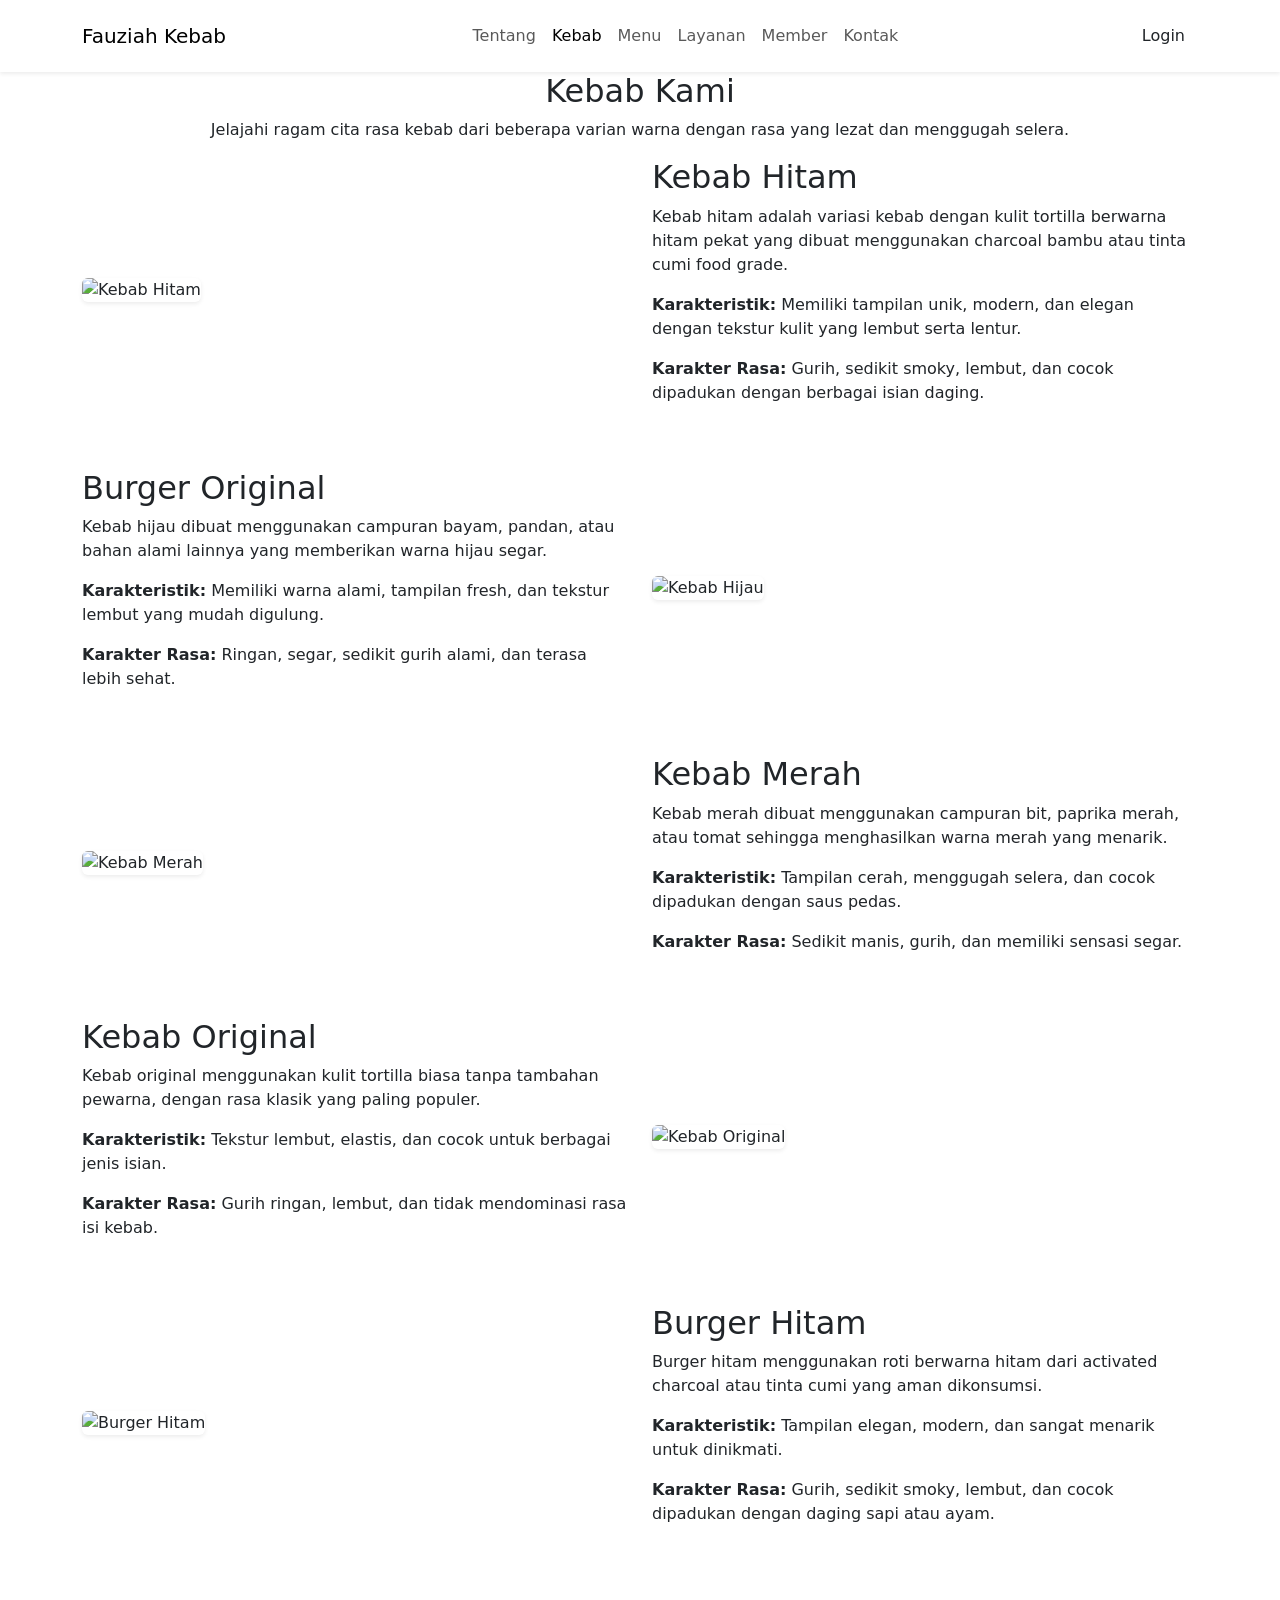
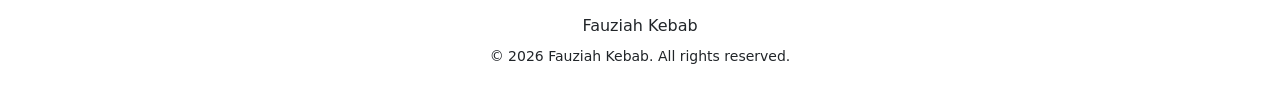
==== kebab.html @ f2f139de "Add files via upload" ====
<!DOCTYPE html>
<html lang="id">

<head>
  <meta charset="UTF-8" />
  <meta name="viewport" content="width=device-width, initial-scale=1.0" />

  <title>Kebab Kami - Fauziah Kebab</title>

  <link href="https://cdn.jsdelivr.net/npm/bootstrap@5.3.3/dist/css/bootstrap.min.css"
    rel="stylesheet" />

  <link href="https://fonts.googleapis.com/css2?family=Poppins:wght@400;500;600&display=swap"
    rel="stylesheet" />

  <link rel="stylesheet" href="css/style.css" />
</head>

<body>

  <!-- Navbar -->
  <nav class="navbar navbar-expand-lg shadow-sm py-3 custom-navbar">

    <div class="container">

      <a class="navbar-brand logo-text" href="#">
        Fauziah Kebab
      </a>

      <button class="navbar-toggler"
        type="button"
        data-bs-toggle="collapse"
        data-bs-target="#navbarNav">

        <span class="navbar-toggler-icon"></span>

      </button>

      <div class="collapse navbar-collapse justify-content-center"
        id="navbarNav">

        <ul class="navbar-nav">

          <li class="nav-item">
            <a class="nav-link" href="index.html">Tentang</a>
          </li>

          <li class="nav-item">
            <a class="nav-link active" href="kebab.html">Kebab</a>
          </li>

          <li class="nav-item">
            <a class="nav-link" href="menu.html">Menu</a>
          </li>

          <li class="nav-item">
            <a class="nav-link" href="layanan.html">Layanan</a>
          </li>

          <li class="nav-item">
            <a class="nav-link" href="member.html">Member</a>
          </li>

          <li class="nav-item">
            <a class="nav-link" href="kontak.html">Kontak</a>
          </li>

        </ul>

      </div>

      <div class="d-none d-lg-block">

        <a href="login.html" class="btn btn-login">
          Login
        </a>

      </div>

    </div>

  </nav>

  <!-- Hero -->
  <section class="kebab-parallax text-center">

    <div class="kebab-overlay">

      <div class="container">

        <h2 class="kebab-title">
          Kebab Kami
        </h2>

        <p class="kebab-subtitle">
          Jelajahi ragam cita rasa kebab dari beberapa varian warna
          dengan rasa yang lezat dan menggugah selera.
        </p>

      </div>

    </div>

  </section>

  <!-- Content -->
  <section class="section-padding">

    <div class="container">

      <!-- Kebab Hitam -->
      <div class="row mb-5 align-items-center">

        <div class="col-md-6">

          <img src="images/kebab hitamm.png"
            alt="Kebab Hitam"
            class="img-fluid rounded shadow-sm kebab-img" />

        </div>

        <div class="col-md-6">

          <h2>Kebab Hitam</h2>

          <p>
            Kebab hitam adalah variasi kebab dengan kulit tortilla
            berwarna hitam pekat yang dibuat menggunakan charcoal bambu
            atau tinta cumi food grade.
          </p>

          <p>
            <strong>Karakteristik:</strong>
            Memiliki tampilan unik, modern, dan elegan
            dengan tekstur kulit yang lembut serta lentur.
          </p>

          <p>
            <strong>Karakter Rasa:</strong>
            Gurih, sedikit smoky, lembut,
            dan cocok dipadukan dengan berbagai isian daging.
          </p>

        </div>

      </div>

      <!-- Kebab Hijau -->
      <div class="row mb-5 align-items-center flex-md-row-reverse">

        <div class="col-md-6">

          <img src="images/burger ori.png"
            alt="Kebab Hijau"
            class="img-fluid rounded shadow-sm kebab-img" />

        </div>

        <div class="col-md-6">

          <h2>Burger Original</h2>

          <p>
            Kebab hijau dibuat menggunakan campuran bayam,
            pandan, atau bahan alami lainnya
            yang memberikan warna hijau segar.
          </p>

          <p>
            <strong>Karakteristik:</strong>
            Memiliki warna alami, tampilan fresh,
            dan tekstur lembut yang mudah digulung.
          </p>

          <p>
            <strong>Karakter Rasa:</strong>
            Ringan, segar, sedikit gurih alami,
            dan terasa lebih sehat.
          </p>

        </div>

      </div>

      <!-- Kebab Merah -->
      <div class="row mb-5 align-items-center">

        <div class="col-md-6">

          <img src="images/merah.png"
            alt="Kebab Merah"
            class="img-fluid rounded shadow-sm kebab-img" />

        </div>

        <div class="col-md-6">

          <h2>Kebab Merah</h2>

          <p>
            Kebab merah dibuat menggunakan campuran bit,
            paprika merah, atau tomat sehingga menghasilkan
            warna merah yang menarik.
          </p>

          <p>
            <strong>Karakteristik:</strong>
            Tampilan cerah, menggugah selera,
            dan cocok dipadukan dengan saus pedas.
          </p>

          <p>
            <strong>Karakter Rasa:</strong>
            Sedikit manis, gurih,
            dan memiliki sensasi segar.
          </p>

        </div>

      </div>

      <!-- Kebab Original -->
      <div class="row mb-5 align-items-center flex-md-row-reverse">

        <div class="col-md-6">

          <img src="images/kebab orii.png"
            alt="Kebab Original"
            class="img-fluid rounded shadow-sm kebab-img" />

        </div>

        <div class="col-md-6">

          <h2>Kebab Original</h2>

          <p>
            Kebab original menggunakan kulit tortilla biasa
            tanpa tambahan pewarna,
            dengan rasa klasik yang paling populer.
          </p>

          <p>
            <strong>Karakteristik:</strong>
            Tekstur lembut, elastis,
            dan cocok untuk berbagai jenis isian.
          </p>

          <p>
            <strong>Karakter Rasa:</strong>
            Gurih ringan, lembut,
            dan tidak mendominasi rasa isi kebab.
          </p>

        </div>

      </div>

      <!-- Burger Hitam -->
      <div class="row mb-5 align-items-center">

        <div class="col-md-6">

          <img src="images/burger hitam.png"
            alt="Burger Hitam"
            class="img-fluid rounded shadow-sm kebab-img" />

        </div>

        <div class="col-md-6">

          <h2>Burger Hitam</h2>

          <p>
            Burger hitam menggunakan roti berwarna hitam
            dari activated charcoal atau tinta cumi
            yang aman dikonsumsi.
          </p>

          <p>
            <strong>Karakteristik:</strong>
            Tampilan elegan, modern,
            dan sangat menarik untuk dinikmati.
          </p>

          <p>
            <strong>Karakter Rasa:</strong>
            Gurih, sedikit smoky,
            lembut, dan cocok dipadukan dengan daging sapi atau ayam.
          </p>

        </div>

      </div>

    </div>

  </section>

  <!-- Footer -->
  <footer class="text-center py-4 footer">

    <div class="logo-text">
      Fauziah Kebab
    </div>

    <small class="d-block mt-2">
      © 2026 Fauziah Kebab. All rights reserved.
    </small>

  </footer>

  <!-- Bootstrap -->
  <script src="https://cdn.jsdelivr.net/npm/bootstrap@5.3.3/dist/js/bootstrap.bundle.min.js"></script>

</body>

</html>
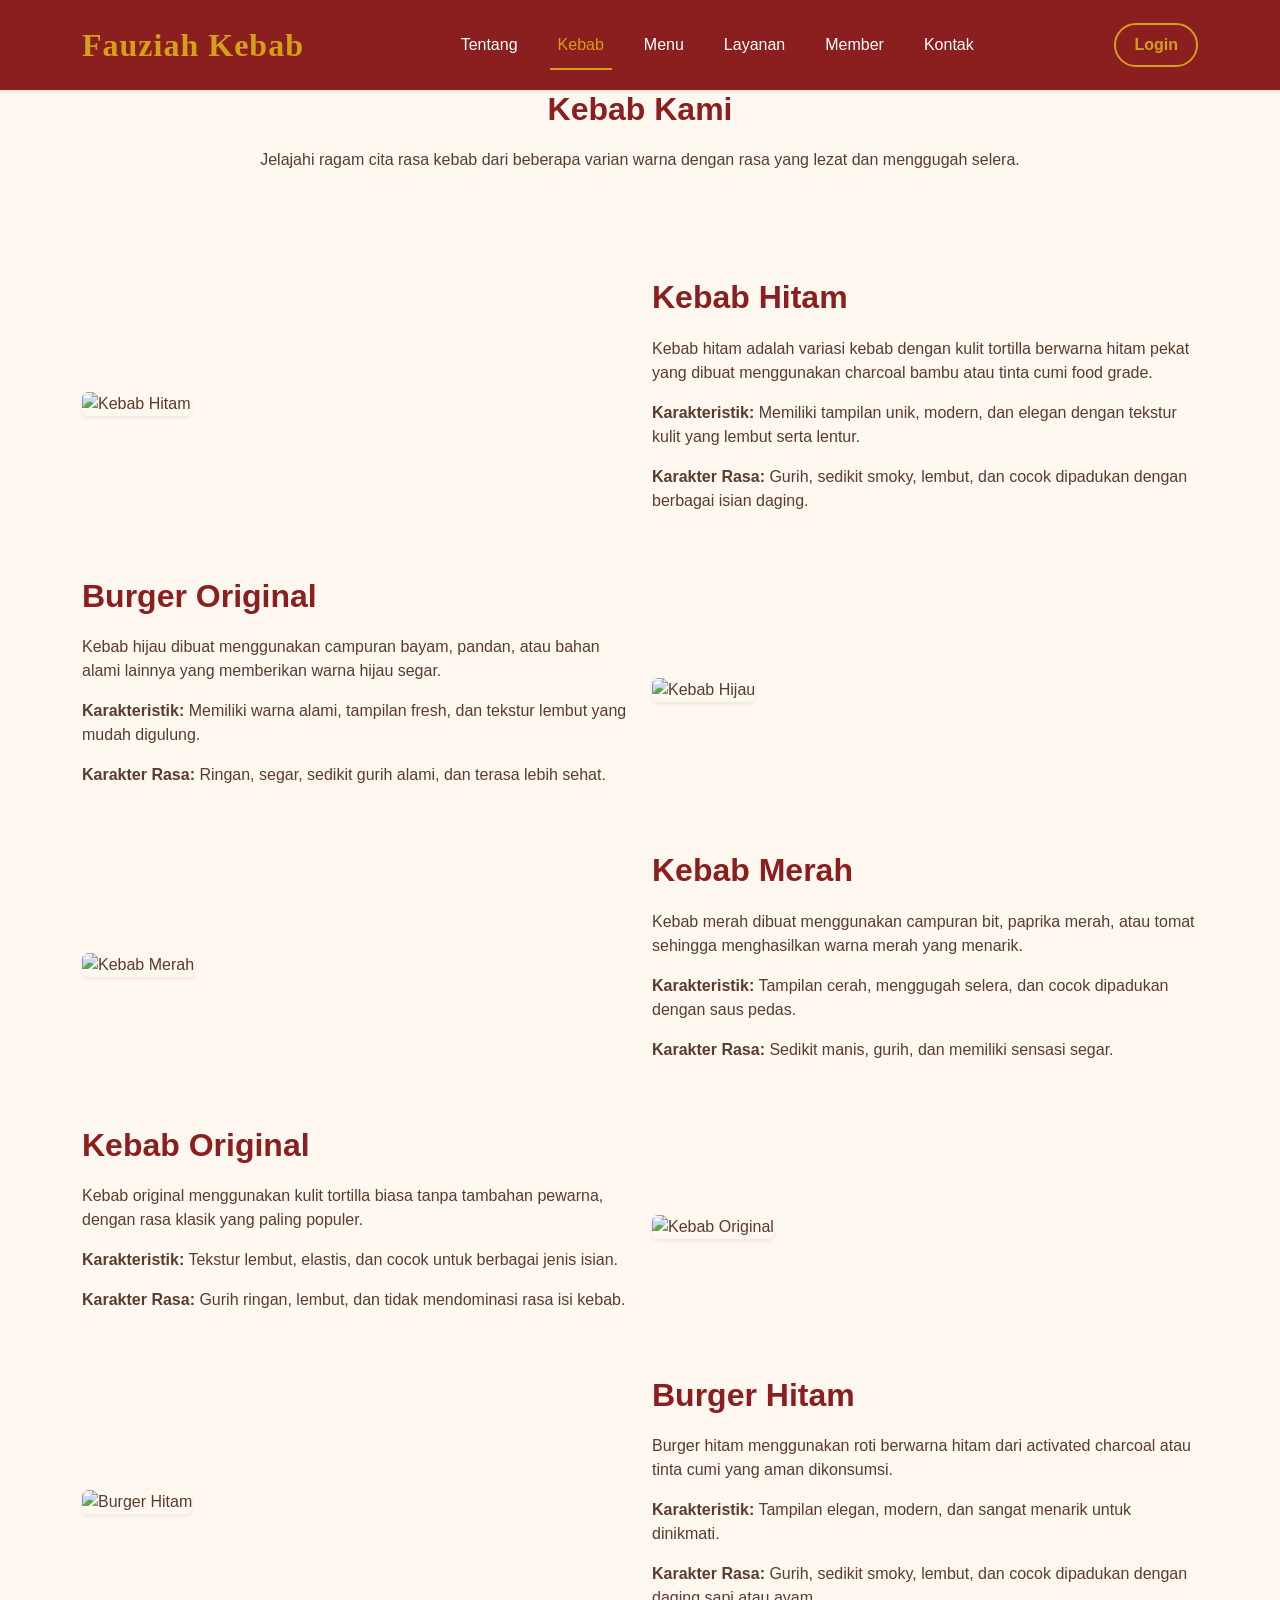
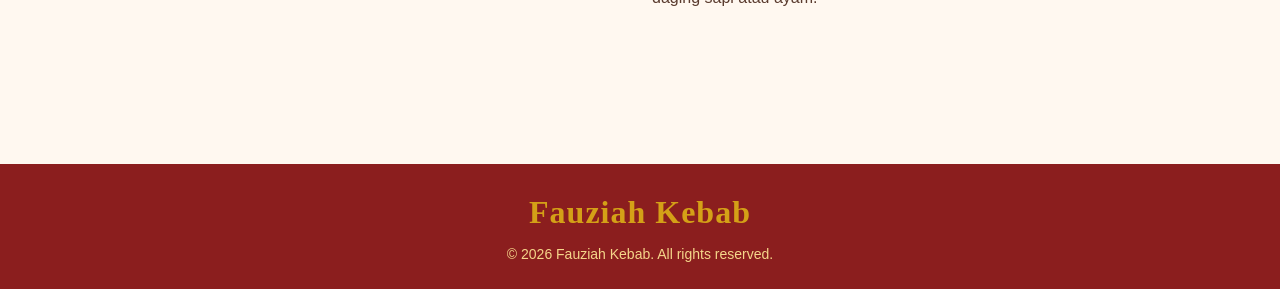
==== commit 6c35a115: "Update kebab.html" ====
--- a/kebab.html
+++ b/kebab.html
@@ -13,7 +13,7 @@
   <link href="https://fonts.googleapis.com/css2?family=Poppins:wght@400;500;600&display=swap"
     rel="stylesheet" />
 
-  <link rel="stylesheet" href="css/style.css" />
+  <link rel="stylesheet" href="./style.css" />
 </head>
 
 <body>
@@ -315,4 +315,4 @@
 
 </body>
 
-</html>+</html>
--- a/style.css
+++ b/style.css
@@ -0,0 +1,445 @@
+/* =========================================
+   FAUZIAH KEBAB - CONSISTENT STYLE THEME
+========================================= */
+
+:root {
+  --primary: #8b1e1e;
+  --secondary: #d4a017;
+  --dark: #4a1313;
+  --light: #fff8f0;
+  --text: #5a3b2e;
+  --white: #ffffff;
+  --shadow: 0 8px 20px rgba(0,0,0,0.15);
+}
+
+body {
+  font-family: 'Poppins', sans-serif;
+  background-color: var(--light);
+  color: var(--text);
+  margin: 0;
+  padding: 0;
+  overflow-x: hidden;
+}
+
+/* =========================================
+   LOGO
+========================================= */
+
+.logo-text {
+  font-family: 'Brush Script MT', cursive;
+  font-size: 32px;
+  color: var(--secondary) !important;
+  font-weight: bold;
+  letter-spacing: 1px;
+}
+
+/* =========================================
+   NAVBAR
+========================================= */
+
+.custom-navbar {
+  background-color: var(--primary);
+  backdrop-filter: blur(10px);
+}
+
+.navbar {
+  transition: 0.3s ease;
+}
+
+.nav-link {
+  color: var(--white) !important;
+  font-weight: 500;
+  margin: 0 12px;
+  transition: 0.3s ease;
+  position: relative;
+}
+
+.nav-link:hover,
+.nav-link.active {
+  color: var(--secondary) !important;
+}
+
+.nav-link::after {
+  content: "";
+  position: absolute;
+  width: 0%;
+  height: 2px;
+  background: var(--secondary);
+  left: 0;
+  bottom: -5px;
+  transition: 0.3s;
+}
+
+.nav-link:hover::after,
+.nav-link.active::after {
+  width: 100%;
+}
+
+.btn-login {
+  border: 2px solid var(--secondary);
+  border-radius: 30px;
+  color: var(--secondary);
+  padding: 8px 18px;
+  font-weight: 600;
+  transition: 0.3s ease;
+  background-color: transparent;
+}
+
+.btn-login:hover {
+  background-color: var(--secondary);
+  color: var(--primary);
+  transform: translateY(-2px);
+}
+
+/* =========================================
+   HERO SECTION
+========================================= */
+
+.hero-section {
+  height: 90vh;
+  background:
+    linear-gradient(rgba(0,0,0,0.5), rgba(0,0,0,0.6)),
+    url('../images/logo-kebab.jpeg') center/cover no-repeat;
+  background-attachment: fixed;
+  display: flex;
+  align-items: center;
+  justify-content: center;
+  text-align: center;
+  color: var(--white);
+}
+
+.hero-section h1 {
+  font-size: 60px;
+  font-weight: 700;
+}
+
+.hero-section p {
+  font-size: 20px;
+  margin-top: 15px;
+}
+
+/* =========================================
+   SECTION
+========================================= */
+
+.section-padding {
+  padding: 90px 0;
+}
+
+section h2 {
+  color: var(--primary);
+  font-weight: 700;
+  margin-bottom: 20px;
+}
+
+/* =========================================
+   MENU HEADER
+========================================= */
+
+.menu-header {
+  height: 85vh;
+  background:
+    linear-gradient(rgba(0,0,0,0.5), rgba(0,0,0,0.6)),
+    url('../images/menu.jpeg') center/cover no-repeat;
+  background-attachment: fixed;
+  color: var(--white);
+  display: flex;
+  align-items: center;
+  justify-content: center;
+  text-align: center;
+}
+
+.menu-title {
+  font-size: 56px;
+  font-weight: 700;
+}
+
+.menu-subtitle {
+  font-size: 20px;
+  max-width: 700px;
+  margin: auto;
+}
+
+/* =========================================
+   CARD MENU
+========================================= */
+
+.menu-card,
+.card {
+  border: none;
+  border-radius: 20px;
+  overflow: hidden;
+  background-color: var(--white);
+  box-shadow: var(--shadow);
+  transition: 0.35s ease;
+}
+
+.menu-card:hover,
+.card:hover {
+  transform: translateY(-10px);
+  box-shadow: 0 20px 35px rgba(0,0,0,0.25);
+}
+
+.card-img-top {
+  height: 240px;
+  object-fit: cover;
+}
+
+.card-title {
+  color: var(--primary);
+  font-weight: 700;
+}
+
+.card-text {
+  color: #777;
+  font-size: 15px;
+}
+
+.menu-card ul li {
+  margin-bottom: 6px;
+}
+
+/* =========================================
+   BUTTON
+========================================= */
+
+.menu-btn,
+.btn-primary,
+form .btn {
+  background: linear-gradient(
+    135deg,
+    var(--primary),
+    var(--dark)
+  );
+  color: var(--white);
+  border: none;
+  border-radius: 40px;
+  padding: 12px 30px;
+  font-weight: 600;
+  text-decoration: none;
+  transition: 0.3s ease;
+  box-shadow: 0 8px 18px rgba(139,30,30,0.3);
+}
+
+.menu-btn:hover,
+.btn-primary:hover,
+form .btn:hover {
+  transform: scale(1.05);
+  background: linear-gradient(
+    135deg,
+    var(--secondary),
+    #f2c94c
+  );
+  color: var(--primary);
+}
+
+/* =========================================
+   IMAGE STYLE
+========================================= */
+
+.kopi-img,
+.menu-img,
+.service-img,
+.cerita-img {
+  width: 100%;
+  border-radius: 16px;
+  object-fit: cover;
+  box-shadow: var(--shadow);
+  transition: 0.3s ease;
+}
+
+.kopi-img:hover,
+.menu-img:hover,
+.service-img:hover,
+.cerita-img:hover {
+  transform: scale(1.03);
+}
+
+/* =========================================
+   FORM
+========================================= */
+
+form .form-control {
+  border-radius: 12px;
+  padding: 12px 15px;
+  border: 1px solid #ddd;
+  transition: 0.3s ease;
+}
+
+form .form-control:focus {
+  border-color: var(--secondary);
+  box-shadow: 0 0 0 4px rgba(212,160,23,0.2);
+}
+
+/* =========================================
+   MODAL
+========================================= */
+
+.modal-content {
+  border-radius: 22px;
+  border: none;
+  padding: 20px;
+}
+
+.modal-content h5,
+.modal-content h4 {
+  color: var(--primary);
+}
+
+/* =========================================
+   FOOTER
+========================================= */
+
+footer {
+  background-color: var(--primary);
+  color: var(--white);
+}
+
+footer .logo-text {
+  color: var(--secondary) !important;
+}
+
+footer small {
+  color: #f5d68a;
+}
+
+/* =========================================
+   MEMBER SECTION
+========================================= */
+
+.member-header {
+  height: 85vh;
+  background:
+    linear-gradient(rgba(0,0,0,0.5), rgba(0,0,0,0.7)),
+    url('../images/menu.jpeg') center/cover no-repeat;
+  background-attachment: fixed;
+  color: var(--white);
+  display: flex;
+  align-items: center;
+  justify-content: center;
+  text-align: center;
+}
+
+/* =========================================
+   CONTACT SECTION
+========================================= */
+
+.contact-parallax {
+  background:
+    linear-gradient(rgba(0,0,0,0.6), rgba(0,0,0,0.7)),
+    url('../images/menu.jpeg') center/cover no-repeat;
+  background-attachment: fixed;
+  color: var(--white);
+  padding: 120px 0;
+}
+
+.contact-title {
+  font-size: 52px;
+  font-weight: 700;
+}
+
+.contact-subtitle {
+  font-size: 18px;
+}
+
+/* =========================================
+   LOGIN & AUTH
+========================================= */
+
+.auth-section,
+.auth-page {
+  min-height: 100vh;
+  background:
+    linear-gradient(rgba(0,0,0,0.5), rgba(0,0,0,0.7)),
+    url('../images/menu.jpeg') center/cover no-repeat;
+  background-attachment: fixed;
+  display: flex;
+  align-items: center;
+  justify-content: center;
+}
+
+.auth-wrapper,
+.auth-card {
+  background: rgba(255,255,255,0.95);
+  border-radius: 22px;
+  padding: 40px;
+  box-shadow: var(--shadow);
+}
+
+.auth-wrapper h2,
+.auth-card h2 {
+  color: var(--primary);
+  font-weight: 700;
+}
+
+.btn-auth,
+.auth-btn {
+  background: var(--primary);
+  color: var(--white);
+  border: none;
+  border-radius: 30px;
+  padding: 12px;
+  width: 100%;
+  font-weight: 600;
+  transition: 0.3s ease;
+}
+
+.btn-auth:hover,
+.auth-btn:hover {
+  background: var(--secondary);
+  color: var(--primary);
+}
+
+/* =========================================
+   ANIMATION
+========================================= */
+
+@keyframes fadeUp {
+  from {
+    opacity: 0;
+    transform: translateY(30px);
+  }
+
+  to {
+    opacity: 1;
+    transform: translateY(0);
+  }
+}
+
+section,
+.card,
+.menu-card {
+  animation: fadeUp 0.8s ease;
+}
+
+/* =========================================
+   RESPONSIVE
+========================================= */
+
+@media (max-width: 768px) {
+
+  .hero-section h1,
+  .menu-title,
+  .contact-title {
+    font-size: 36px;
+  }
+
+  .hero-section p,
+  .menu-subtitle,
+  .contact-subtitle {
+    font-size: 16px;
+  }
+
+  .menu-btn {
+    width: 100%;
+    text-align: center;
+  }
+
+  .logo-text {
+    font-size: 26px;
+  }
+
+  .card-img-top {
+    height: 200px;
+  }
+}
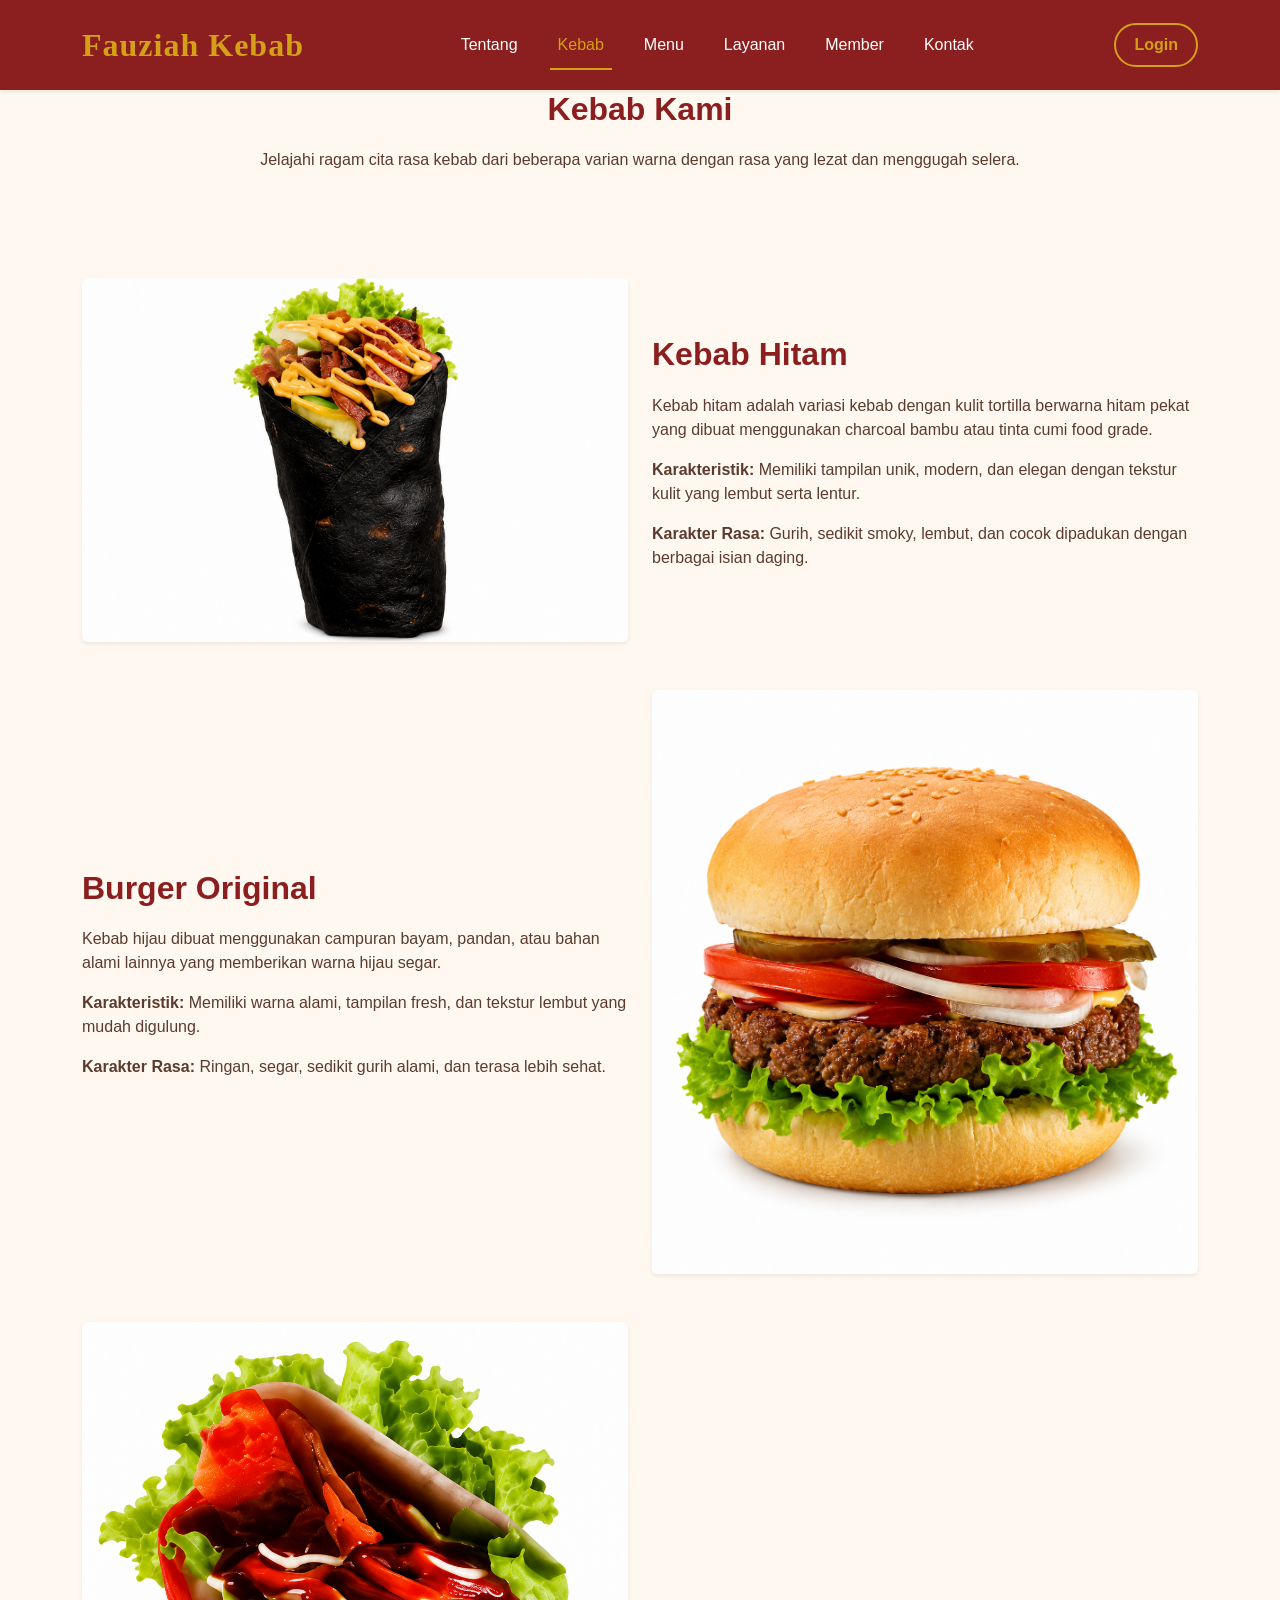
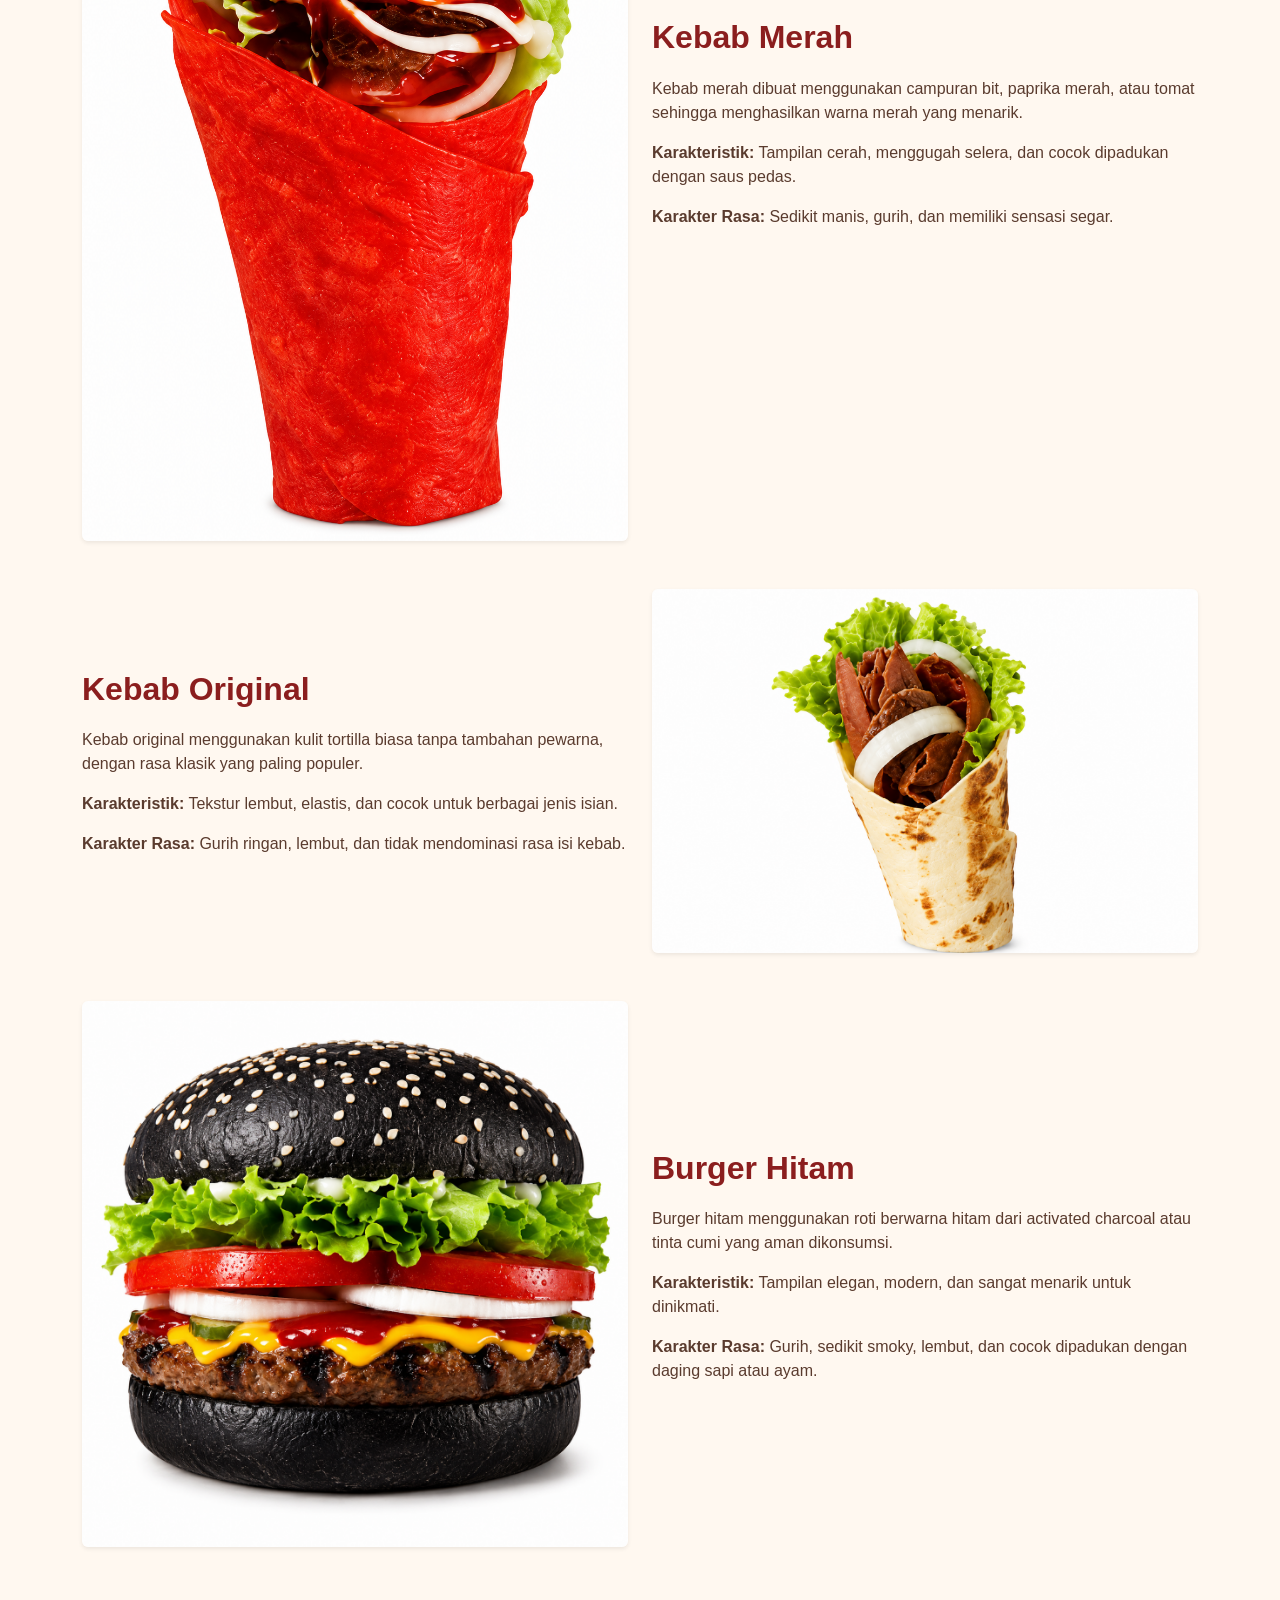
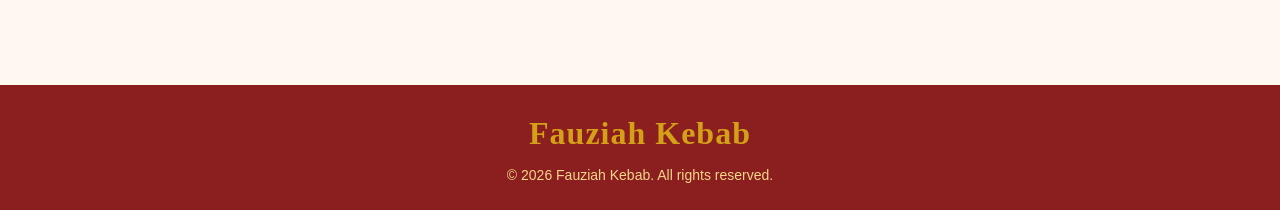
==== commit 2a021948: "Update kebab.html" ====
--- a/kebab.html
+++ b/kebab.html
@@ -113,7 +113,7 @@
 
         <div class="col-md-6">
 
-          <img src="images/kebab hitamm.png"
+          <img src="kebab_hitamm.png"
             alt="Kebab Hitam"
             class="img-fluid rounded shadow-sm kebab-img" />
 
@@ -150,7 +150,7 @@
 
         <div class="col-md-6">
 
-          <img src="images/burger ori.png"
+          <img src="burger_ori.png"
             alt="Kebab Hijau"
             class="img-fluid rounded shadow-sm kebab-img" />
 
@@ -187,7 +187,7 @@
 
         <div class="col-md-6">
 
-          <img src="images/merah.png"
+          <img src="merah.png"
             alt="Kebab Merah"
             class="img-fluid rounded shadow-sm kebab-img" />
 
@@ -224,7 +224,7 @@
 
         <div class="col-md-6">
 
-          <img src="images/kebab orii.png"
+          <img src="kebab_orii.png"
             alt="Kebab Original"
             class="img-fluid rounded shadow-sm kebab-img" />
 
@@ -261,7 +261,7 @@
 
         <div class="col-md-6">
 
-          <img src="images/burger hitam.png"
+          <img src="burger hitam.png"
             alt="Burger Hitam"
             class="img-fluid rounded shadow-sm kebab-img" />
 
--- a/style.css
+++ b/style.css
@@ -311,7 +311,7 @@
   height: 85vh;
   background:
     linear-gradient(rgba(0,0,0,0.5), rgba(0,0,0,0.7)),
-    url('../images/menu.jpeg') center/cover no-repeat;
+    url('menu.jpeg') center/cover no-repeat;
   background-attachment: fixed;
   color: var(--white);
   display: flex;
@@ -327,7 +327,7 @@
 .contact-parallax {
   background:
     linear-gradient(rgba(0,0,0,0.6), rgba(0,0,0,0.7)),
-    url('../images/menu.jpeg') center/cover no-repeat;
+    url('menu.jpeg') center/cover no-repeat;
   background-attachment: fixed;
   color: var(--white);
   padding: 120px 0;
